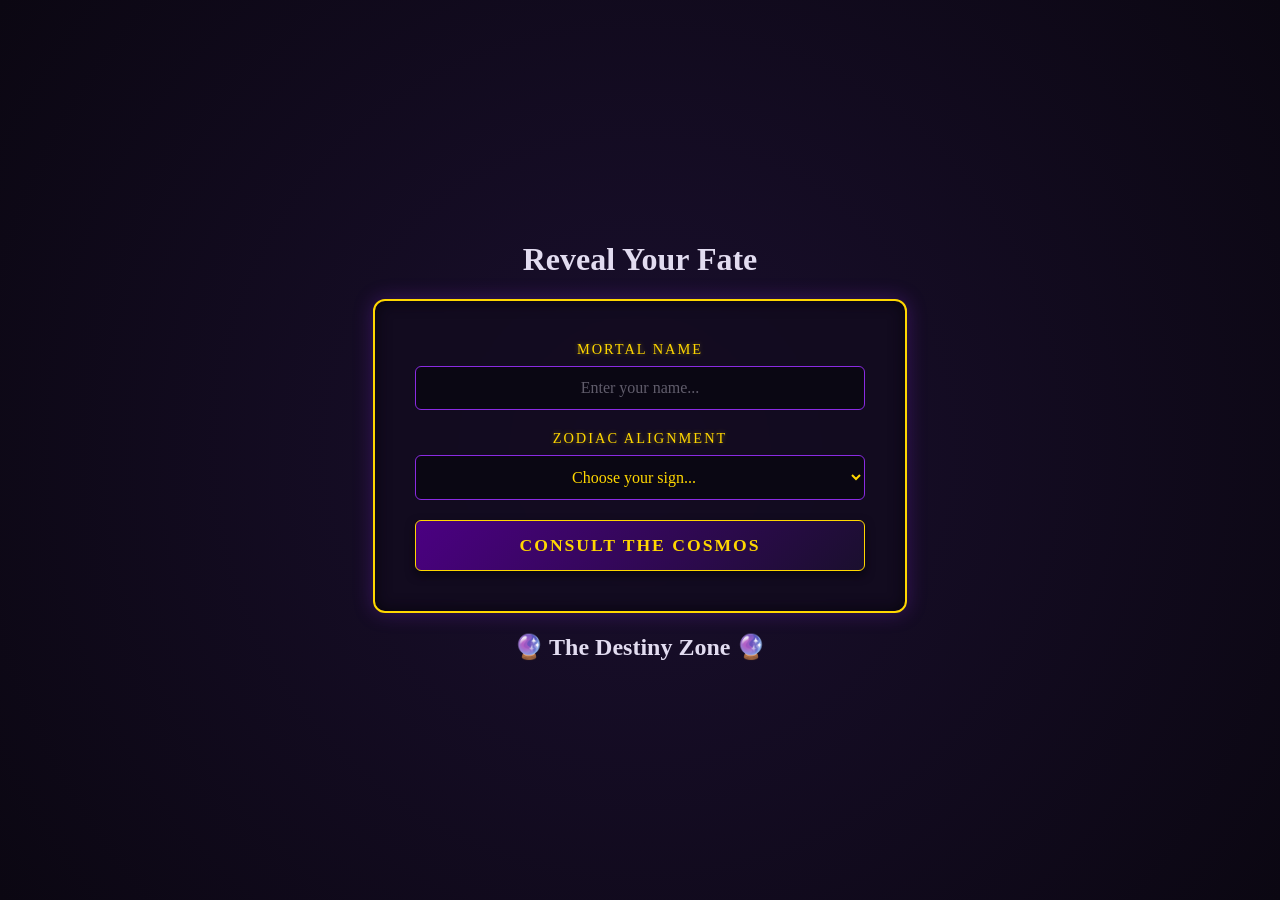
==== Fortune Teller/index.html @ 3c00f9b6 "Fortune Teller" ====
<!DOCTYPE html>
<html lang="en">
<head>
    <meta charset="UTF-8">
    <meta name="viewport" content="width=device-width, initial-scale=1.0">
    <title>Cursed Constellations</title>
    <link rel="stylesheet" href="style.css">
</head>
<body>
    
    <h1>Reveal Your Fate</h1>

    <!-- Mystical Input Form -->
    <form id="fateForm">
        <div class="form-group">
            <label for="userName">Mortal Name</label>
            <input type="text" id="userName" placeholder="Enter your name..."  autocomplete="off">
        </div>

        <div class="form-group">
            <label for="zodiacSign">Zodiac Alignment</label>
            <select id="zodiacSign" required>
                <option value="" disabled selected>Choose your sign...</option>
                <option value="Aries">Aries (The Ram)</option>
                <option value="Taurus">Taurus (The Bull)</option>
                <option value="Gemini">Gemini (The Twins)</option>
                <option value="Cancer">Cancer (The Crab)</option>
                <option value="Leo">Leo (The Lion)</option>
                <option value="Virgo">Virgo (The Virgin)</option>
                <option value="Libra">Libra (The Scales)</option>
                <option value="Scorpio">Scorpio (The Scorpion)</option>
                <option value="Sagittarius">Sagittarius (The Archer)</option>
                <option value="Capricorn">Capricorn (The Goat)</option>
                <option value="Aquarius">Aquarius (The Water Bearer)</option>
                <option value="Pisces">Pisces (The Fish)</option>
            </select>
        </div>

        <button type="submit">Consult The Cosmos</button>
    </form>

    <!-- Dedicated Destiny Zone -->
    <div class="destiny-zone" id="destinyZone">
        <h2 class="destiny-title">🔮 The Destiny Zone 🔮</h2>
        <div class="destiny-output" id="destinyOutput">
            <!-- Output dynamic text here -->
        </div>
    </div>
    <!-- <div>
        <h2>Explore The cosmos</h2>
        <input type="text" name="searchInput" id="SearchInput"
         placeholder="Search the archive (try 'wind'...) ">
    </div>
    <input type="button"> -->


    <div id="customModal" class="modal-overlay">
  <div class="modal-box">
    <h2>⚠️ Divine Decree</h2>
    <p id="modalMessage"></p>
    <button onclick="closeModal()">I Obey</button>
  </div>
</div>

    <script src="script.js"></script>
</body>
</html
---- Fortune Teller/style.css ----
body {
    background-color: #0b0712; /* Deep, near-black purple */
    background-image: 
        radial-gradient(circle at 50% 50%, #1a0f2e 0%, #0b0712 100%),
        linear-gradient(rgba(0, 0, 0, 0.4), rgba(0, 0, 0, 0.4)); /* Subtle depth layers */
    color: #e2dcf0; /* Soft, readable ghostly white */
    font-family: 'Cinzel Decorative', 'Georgia', serif; /* Gothic, mystical font feel */
    margin: 0;
    padding: 20px;
    box-sizing: border-box;
    
    /* Perfect Center Alignment (Viewport Centered) */
    display: flex;
    flex-direction: column;
    justify-content: center;
    align-items: center;
    text-align: center;
    min-height: 100vh;
}

/* Mystical & Horror Form Container */
form {
    background: rgba(18, 11, 30, 0.75); /* Translucent dark purple */
    border: 2px solid #ffd700; /* Gold accent border */
    border-radius: 12px;
    padding: 40px;
    box-shadow: 
        0 0 20px rgba(138, 43, 226, 0.3), /* Purple aura */
        inset 0 0 15px rgba(0, 0, 0, 0.6); /* Internal shadow for depth */
    backdrop-filter: blur(8px); /* Modern frosted-glass look */
    width: 100%;
    max-width: 450px;
    display: flex;
    flex-direction: column;
    gap: 20px;
}

/* Fields Layout */
.form-group {
    display: flex;
    flex-direction: column;
    align-items: center; /* Center-aligns fields internally */
    width: 100%;
}

/* Labels */
label {
    font-size: 0.9rem;
    color: #ffd700; /* Gold accents */
    text-transform: uppercase;
    letter-spacing: 2px;
    margin-bottom: 8px;
    text-shadow: 0 0 5px rgba(255, 215, 0, 0.4);
}

/* Standard Inputs & Textareas */
input[type="text"],
input[type="email"],
input[type="password"],
textarea,
select {
    width: 100%;
    padding: 12px 15px;
    background-color: rgba(11, 7, 18, 0.9); /* Dark background */
    border: 1px solid #8a2be2; /* Neon purple border */
    border-radius: 6px;
    color: #ffd700; /* Gold typing text */
    font-family: inherit;
    font-size: 1rem;
    transition: all 0.3s ease-in-out;
    box-sizing: border-box;
    text-align: center; /* Centers the placeholder and user input */
}

/* Input Placeholders */
input::placeholder,
textarea::placeholder {
    color: rgba(226, 220, 240, 0.4); /* Ghostly faint white */
}

/* Input Focus State (The Active Glow) */
input:focus,
textarea:focus,
select:focus {
    outline: none;
    border-color: #ffd700; /* Switches to gold on focus */
    box-shadow: 
        0 0 10px #8a2be2, 
        0 0 20px rgba(255, 215, 0, 0.2);
    background-color: #160d29;
}

/* Gothic Ritual Button */
button, 
input[type="submit"] {
    width: 100%;
    padding: 14px;
    background: linear-gradient(135deg, #4b0082 0%, #1a0f2e 100%);
    border: 1px solid #ffd700;
    border-radius: 6px;
    color: #ffd700;
    font-family: inherit;
    font-size: 1.1rem;
    font-weight: bold;
    letter-spacing: 2px;
    cursor: pointer;
    text-transform: uppercase;
    transition: all 0.2s ease;
    box-shadow: 0 4px 10px rgba(0, 0, 0, 0.5);
}

/* Button Hover State */
button:hover,
input[type="submit"]:hover {
    background: #ffd700;
    color: #0b0712; /* Inverts colors for impact */
    box-shadow: 0 0 15px #ffd700;
    transform: translateY(-2px);
}

/* Button Active Press State */
button:active,
input[type="submit"]:active {
    transform: translateY(1px);
}



/* The dark overlay covering the whole screen */
.modal-overlay {
  display: none; /* Hidden by default */
  position: fixed;
  top: 0;
  left: 0;
  width: 100%;
  height: 100%;
  background-color: rgba(0, 0, 0, 0.75); /* Dark transparent background */
  justify-content: center;
  align-items: center;
  z-index: 1000;
}

/* The actual pop-up box styling */
.modal-box {
  background-color: #1a1a1a; /* Dark premium background */
  color: #ffffff;
  padding: 30px;
  border-radius: 12px;
  text-align: center;
  max-width: 400px;
  width: 85%;
  border: 2px solid #ff4a4a; /* Red warning border */
  box-shadow: 0 10px 30px rgba(255, 74, 74, 0.2);
  font-family: 'Segoe UI', Tahoma, Geneva, Verdana, sans-serif;
}

.modal-box h2 {
  margin-top: 0;
  font-size: 22px;
  color: #ff4a4a;
}

.modal-box p {
  font-size: 16px;
  line-height: 1.5;
  margin: 15px 0 25px 0;
}

/* The "I Obey" button styling */
.modal-box button {
  background-color: #ff4a4a;
  color: white;
  border: none;
  padding: 10px 24px;
  font-size: 14px;
  font-weight: bold;
  text-transform: uppercase;
  border-radius: 6px;
  cursor: pointer;
  transition: background 0.2s ease;
}

.modal-box button:hover {
  background-color: #d13232;
}
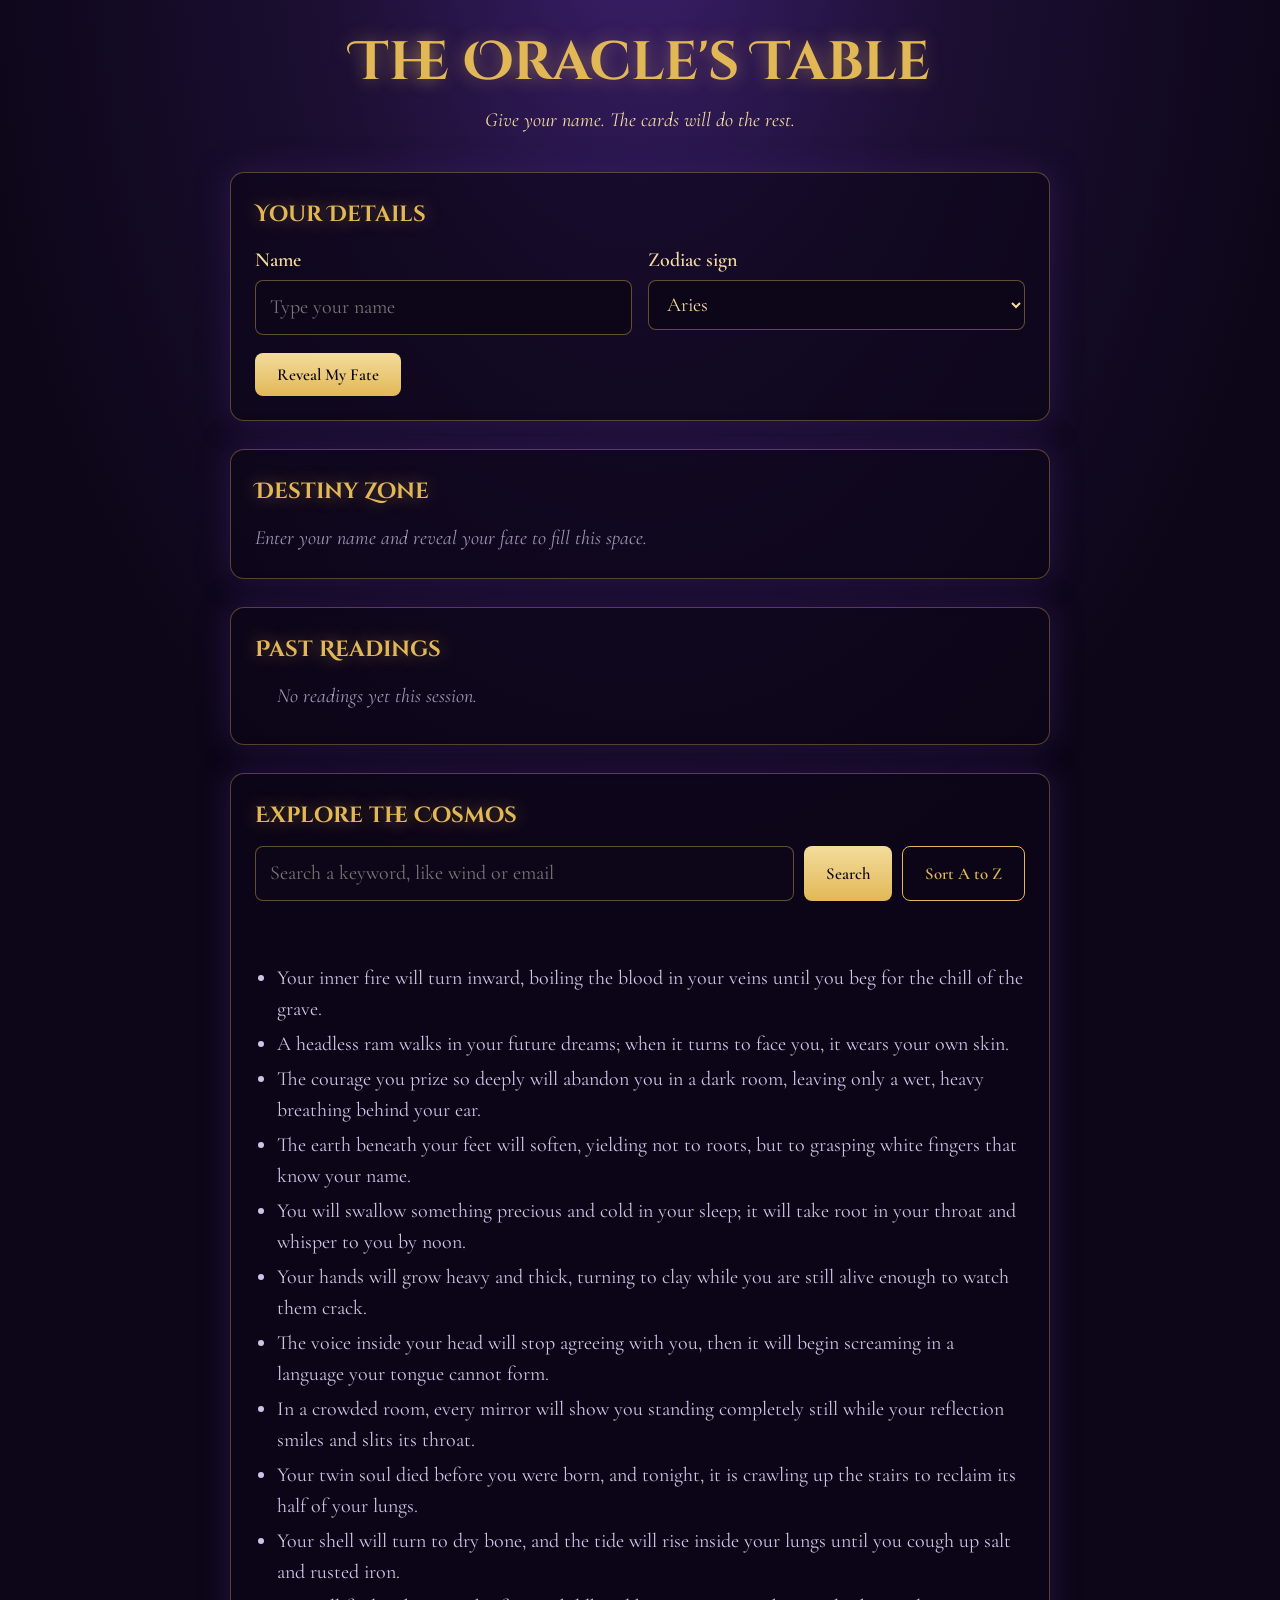
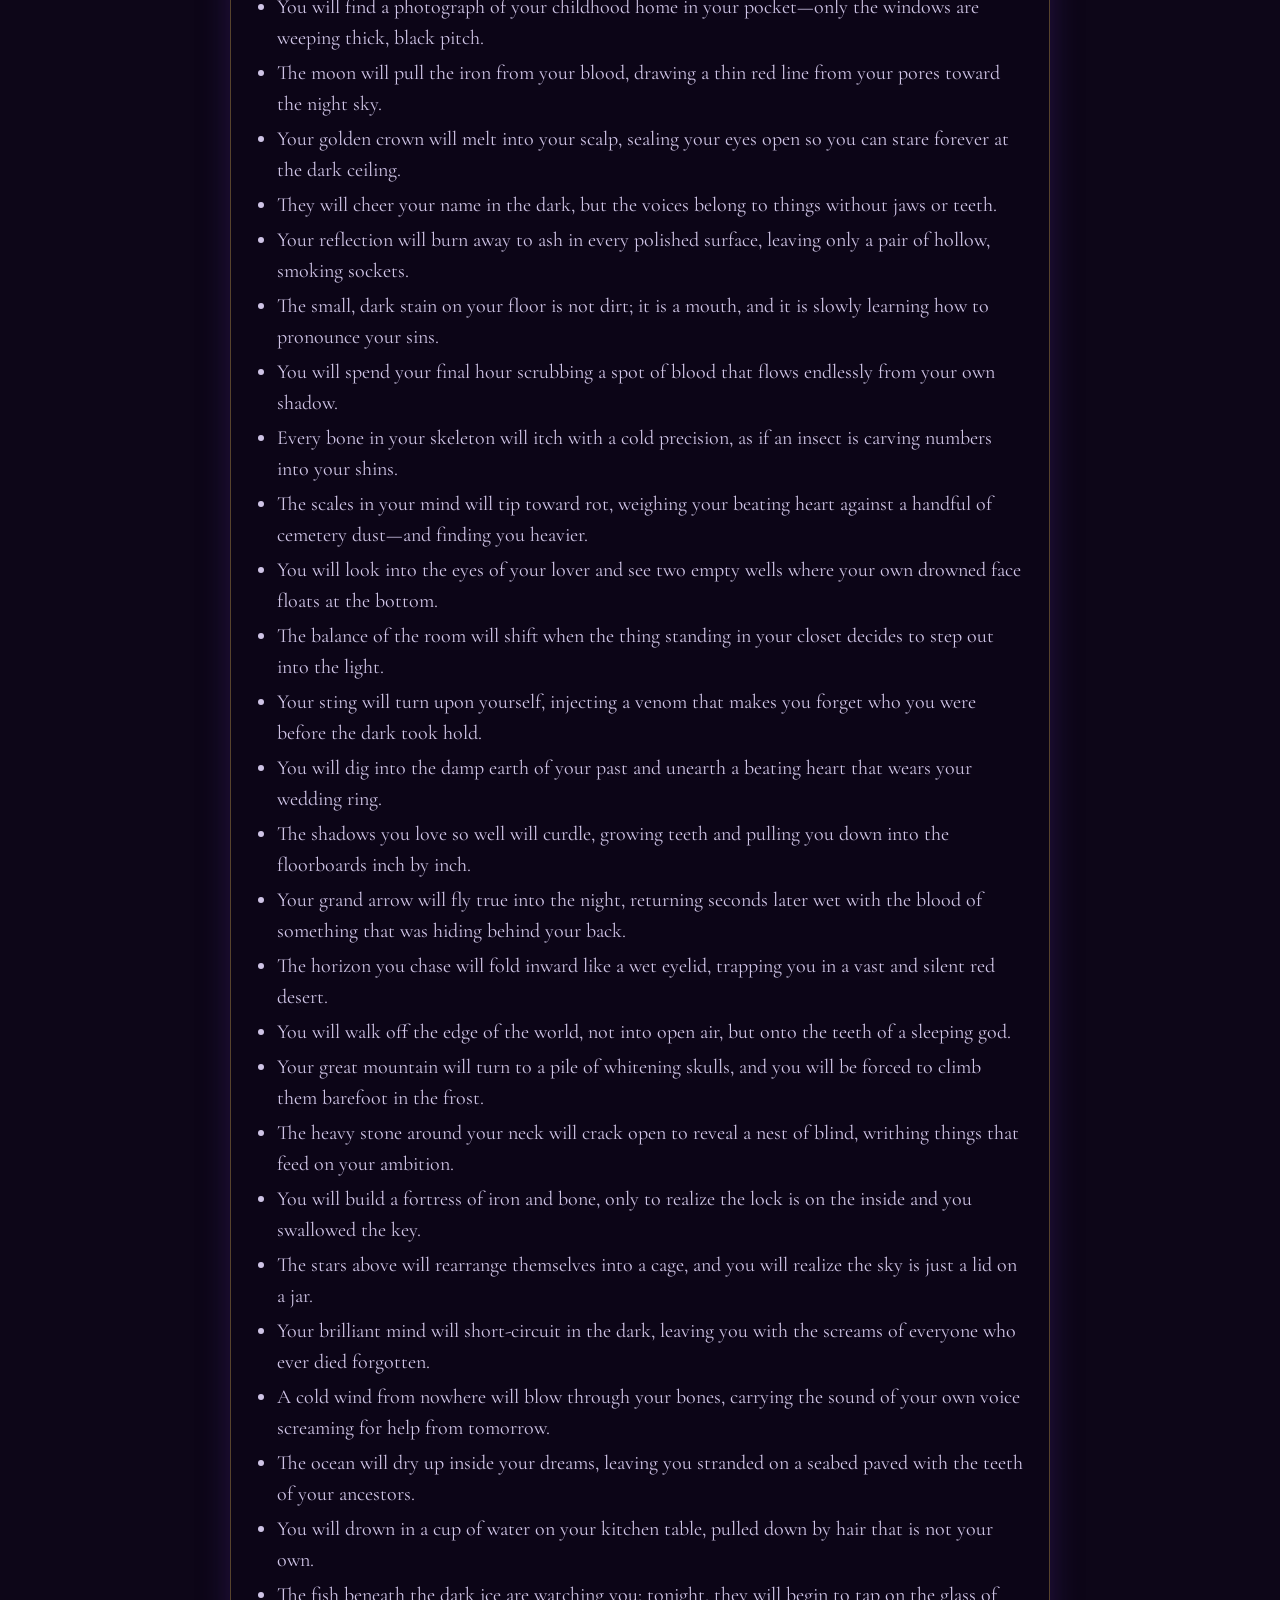
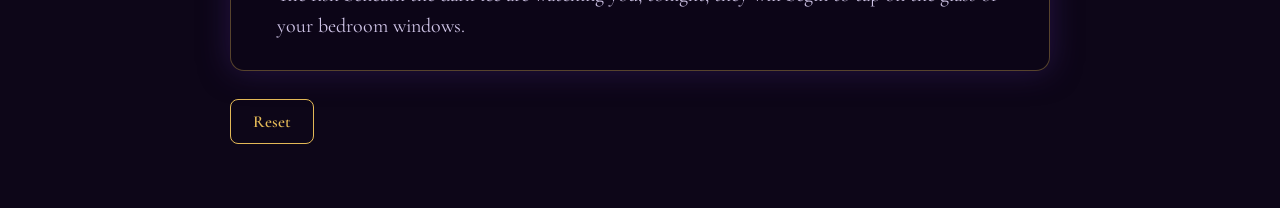
==== commit ac557c6a: "Rebuild Oracle's Table with 3-card readings, search, sort and reset Adds 36 fortunes, 3 distinct car" ====
--- a/Fortune Teller/index.html
+++ b/Fortune Teller/index.html
@@ -1,59 +1,98 @@
-<!DOCTYPE html>
+<!doctype html>
 <html lang="en">
-<head>
-    <meta charset="UTF-8">
-    <meta name="viewport" content="width=device-width, initial-scale=1.0">
-    <title>Cursed Constellations</title>
-    <link rel="stylesheet" href="style.css">
-</head>
-<body>
-    
-    <h1>Reveal Your Fate</h1>
+  <head>
+    <meta charset="utf-8" />
+    <meta
+      name="viewport"
+      content="width=device-width, initial-scale=1, viewport-fit=cover"
+    />
+    <title>The Oracle's Table</title>
+    <link rel="preconnect" href="https://fonts.googleapis.com" />
+    <link
+      href="https://fonts.googleapis.com/css2?family=Cinzel+Decorative:wght@700&family=Cormorant+Garamond:ital,wght@0,400;0,600;1,400&display=swap"
+      rel="stylesheet"
+    />
+    <link rel="stylesheet" href="style.css" />
+  </head>
+  <body>
+    <main>
+      <h1>The Oracle's Table</h1>
+      <p class="sub">Give your name. The cards will do the rest.</p>
 
-    <!-- Mystical Input Form -->
-    <form id="fateForm">
-        <div class="form-group">
-            <label for="userName">Mortal Name</label>
-            <input type="text" id="userName" placeholder="Enter your name..."  autocomplete="off">
+      <section aria-labelledby="formTitle">
+        <h2 id="formTitle">Your Details</h2>
+        <div class="row">
+          <div>
+            <label for="name">Name</label>
+            <input
+              id="name"
+              type="text"
+              placeholder="Type your name"
+              autocomplete="given-name"
+            />
+          </div>
+          <div>
+            <label for="sign">Zodiac sign</label>
+            <select id="sign">
+              <option>Aries</option>
+              <option>Taurus</option>
+              <option>Gemini</option>
+              <option>Cancer</option>
+              <option>Leo</option>
+              <option>Virgo</option>
+              <option>Libra</option>
+              <option>Scorpio</option>
+              <option>Sagittarius</option>
+              <option>Capricorn</option>
+              <option>Aquarius</option>
+              <option>Pisces</option>
+            </select>
+          </div>
         </div>
+        <button id="revealBtn" type="button">Reveal My Fate</button>
+        
+      </section>
 
-        <div class="form-group">
-            <label for="zodiacSign">Zodiac Alignment</label>
-            <select id="zodiacSign" required>
-                <option value="" disabled selected>Choose your sign...</option>
-                <option value="Aries">Aries (The Ram)</option>
-                <option value="Taurus">Taurus (The Bull)</option>
-                <option value="Gemini">Gemini (The Twins)</option>
-                <option value="Cancer">Cancer (The Crab)</option>
-                <option value="Leo">Leo (The Lion)</option>
-                <option value="Virgo">Virgo (The Virgin)</option>
-                <option value="Libra">Libra (The Scales)</option>
-                <option value="Scorpio">Scorpio (The Scorpion)</option>
-                <option value="Sagittarius">Sagittarius (The Archer)</option>
-                <option value="Capricorn">Capricorn (The Goat)</option>
-                <option value="Aquarius">Aquarius (The Water Bearer)</option>
-                <option value="Pisces">Pisces (The Fish)</option>
-            </select>
+      <section
+        id="destinyZone"
+        aria-live="polite"
+        aria-labelledby="destinyTitle"
+      >
+        <h2 id="destinyTitle">Destiny Zone</h2>
+        <div id="destinyContent">
+          <p class="empty">
+            Enter your name and reveal your fate to fill this space.
+          </p>
         </div>
+      </section>
 
-        <button type="submit">Consult The Cosmos</button>
-    </form>
+      <section aria-labelledby="pastTitle">
+        <h2 id="pastTitle">Past Readings</h2>
+        <ul id="history">
+          <li class="empty" style="list-style: none">
+            No readings yet this session.
+          </li>
+        </ul>
+      </section>
 
-    <!-- Dedicated Destiny Zone -->
-    <div class="destiny-zone" id="destinyZone">
-        <h2 class="destiny-title">🔮 The Destiny Zone 🔮</h2>
-        <div class="destiny-output" id="destinyOutput">
-            <!-- Output dynamic text here -->
+      <section aria-labelledby="cosmosTitle">
+        <h2 id="cosmosTitle">Explore the Cosmos</h2>
+        <div class="bar">
+          <input
+            id="searchInput"
+            type="text"
+            placeholder="Search a keyword, like wind or email"
+            aria-label="Search fortunes"
+          />
+          <button id="searchBtn" type="button">Search</button>
+          <button id="sortBtn" type="button" class="ghost">Sort A to Z</button>
         </div>
-    </div>
-    <!-- <div>
-        <h2>Explore The cosmos</h2>
-        <input type="text" name="searchInput" id="SearchInput"
-         placeholder="Search the archive (try 'wind'...) ">
-    </div>
-    <input type="button"> -->
-
-
+        <p id="searchResult"></p>
+        <ul id="archive"></ul>
+        
+      </section>
+      <button id="resetBtn" type="button" class="ghost">Reset</button>
+    </main>
     <div id="customModal" class="modal-overlay">
   <div class="modal-box">
     <h2>⚠️ Divine Decree</h2>
@@ -63,13 +102,9 @@
 </div>
 
     <script src="script.js"></script>
-</body>
-</html
+  </body>
+</html>
 
 
 
 
-
-
-
-
--- a/Fortune Teller/style.css
+++ b/Fortune Teller/style.css
@@ -1,185 +1,308 @@
+:root {
+  --void: #0d0618;
+  --plum: #1c0f33;
+  --violet: #3b1f6b;
+  --gold: #e2b857;
+  --gold-soft: #f3dc9c;
+  --mist: #cfc4e6;
+  --blood: #d0566f;
+  --display: "Cinzel Decorative", Georgia, serif;
+  --body: "Cormorant Garamond", Georgia, serif;
+  color-scheme: dark;
+  box-sizing: border-box;
+  padding-top: env(safe-area-inset-top, 0px);
+  padding-bottom: env(safe-area-inset-bottom, 0px);
+}
+*,
+*::before,
+*::after {
+  box-sizing: inherit;
+}
+html {
+  scroll-padding-top: env(safe-area-inset-top, 0px);
+}
 body {
-    background-color: #0b0712; /* Deep, near-black purple */
-    background-image: 
-        radial-gradient(circle at 50% 50%, #1a0f2e 0%, #0b0712 100%),
-        linear-gradient(rgba(0, 0, 0, 0.4), rgba(0, 0, 0, 0.4)); /* Subtle depth layers */
-    color: #e2dcf0; /* Soft, readable ghostly white */
-    font-family: 'Cinzel Decorative', 'Georgia', serif; /* Gothic, mystical font feel */
-    margin: 0;
-    padding: 20px;
-    box-sizing: border-box;
-    
-    /* Perfect Center Alignment (Viewport Centered) */
-    display: flex;
-    flex-direction: column;
-    justify-content: center;
-    align-items: center;
-    text-align: center;
-    min-height: 100vh;
-}
-
-/* Mystical & Horror Form Container */
-form {
-    background: rgba(18, 11, 30, 0.75); /* Translucent dark purple */
-    border: 2px solid #ffd700; /* Gold accent border */
-    border-radius: 12px;
-    padding: 40px;
-    box-shadow: 
-        0 0 20px rgba(138, 43, 226, 0.3), /* Purple aura */
-        inset 0 0 15px rgba(0, 0, 0, 0.6); /* Internal shadow for depth */
-    backdrop-filter: blur(8px); /* Modern frosted-glass look */
-    width: 100%;
-    max-width: 450px;
-    display: flex;
-    flex-direction: column;
-    gap: 20px;
-}
-
-/* Fields Layout */
-.form-group {
-    display: flex;
-    flex-direction: column;
-    align-items: center; /* Center-aligns fields internally */
-    width: 100%;
-}
-
-/* Labels */
+  margin: 0;
+  min-height: 100vh;
+  color: var(--mist);
+  font: 20px/1.55 var(--body);
+  background: radial-gradient(
+      ellipse at 50% -10%,
+      var(--violet) 0%,
+      var(--plum) 35%,
+      var(--void) 75%
+    )
+    fixed var(--void);
+}
+main {
+  max-width: 860px;
+  margin: 0 auto;
+  padding: 32px 20px 64px;
+}
+h1,
+h2 {
+  font-family: var(--display);
+  color: var(--gold);
+  font-weight: 700;
+  margin: 0;
+  text-shadow: 0 0 18px rgba(226, 184, 87, 0.45);
+}
+h1 {
+  font-size: clamp(2rem, 7vw, 3.4rem);
+  text-align: center;
+  line-height: 1.15;
+}
+.sub {
+  text-align: center;
+  font-style: italic;
+  margin: 10px 0 36px;
+  color: var(--gold-soft);
+}
+h2 {
+  font-size: 1.4rem;
+  margin-bottom: 14px;
+}
+section {
+  border: 1px solid rgba(226, 184, 87, 0.35);
+  border-radius: 14px;
+  padding: 24px;
+  margin-bottom: 28px;
+  background: rgba(13, 6, 24, 0.6);
+  box-shadow: 0 0 30px rgba(59, 31, 107, 0.5);
+}
 label {
-    font-size: 0.9rem;
-    color: #ffd700; /* Gold accents */
-    text-transform: uppercase;
-    letter-spacing: 2px;
-    margin-bottom: 8px;
-    text-shadow: 0 0 5px rgba(255, 215, 0, 0.4);
-}
-
-/* Standard Inputs & Textareas */
-input[type="text"],
-input[type="email"],
-input[type="password"],
-textarea,
+  display: block;
+  font-weight: 600;
+  color: var(--gold-soft);
+  margin-bottom: 4px;
+}
+input,
 select {
-    width: 100%;
-    padding: 12px 15px;
-    background-color: rgba(11, 7, 18, 0.9); /* Dark background */
-    border: 1px solid #8a2be2; /* Neon purple border */
-    border-radius: 6px;
-    color: #ffd700; /* Gold typing text */
-    font-family: inherit;
-    font-size: 1rem;
-    transition: all 0.3s ease-in-out;
-    box-sizing: border-box;
-    text-align: center; /* Centers the placeholder and user input */
-}
-
-/* Input Placeholders */
-input::placeholder,
-textarea::placeholder {
-    color: rgba(226, 220, 240, 0.4); /* Ghostly faint white */
-}
-
-/* Input Focus State (The Active Glow) */
-input:focus,
-textarea:focus,
-select:focus {
-    outline: none;
-    border-color: #ffd700; /* Switches to gold on focus */
-    box-shadow: 
-        0 0 10px #8a2be2, 
-        0 0 20px rgba(255, 215, 0, 0.2);
-    background-color: #160d29;
-}
-
-/* Gothic Ritual Button */
-button, 
-input[type="submit"] {
-    width: 100%;
-    padding: 14px;
-    background: linear-gradient(135deg, #4b0082 0%, #1a0f2e 100%);
-    border: 1px solid #ffd700;
-    border-radius: 6px;
-    color: #ffd700;
-    font-family: inherit;
-    font-size: 1.1rem;
-    font-weight: bold;
-    letter-spacing: 2px;
-    cursor: pointer;
-    text-transform: uppercase;
-    transition: all 0.2s ease;
-    box-shadow: 0 4px 10px rgba(0, 0, 0, 0.5);
-}
-
-/* Button Hover State */
-button:hover,
-input[type="submit"]:hover {
-    background: #ffd700;
-    color: #0b0712; /* Inverts colors for impact */
-    box-shadow: 0 0 15px #ffd700;
-    transform: translateY(-2px);
-}
-
-/* Button Active Press State */
-button:active,
-input[type="submit"]:active {
-    transform: translateY(1px);
-}
-
-
-
-/* The dark overlay covering the whole screen */
+  width: 100%;
+  padding: 11px 14px;
+  font: inherit;
+  color: var(--gold-soft);
+  background: var(--void);
+  border: 1px solid rgba(226, 184, 87, 0.4);
+  border-radius: 8px;
+}
+input:focus-visible,
+select:focus-visible,
+button:focus-visible {
+  outline: 2px solid var(--gold);
+  outline-offset: 2px;
+}
+.row {
+  display: grid;
+  grid-template-columns: 1fr 1fr;
+  gap: 16px;
+  margin-bottom: 18px;
+}
+button {
+  font: 600 1.05rem var(--body);
+  cursor: pointer;
+  padding: 11px 22px;
+  border-radius: 8px;
+  color: var(--void);
+  background: linear-gradient(180deg, var(--gold-soft), var(--gold));
+  border: 0;
+}
+button:hover {
+  box-shadow: 0 0 18px rgba(226, 184, 87, 0.6);
+}
+button.ghost {
+  background: transparent;
+  color: var(--gold);
+  border: 1px solid var(--gold);
+}
+.summary {
+  font-size: 1.25rem;
+  margin: 0 0 20px;
+}
+.summary b {
+  color: var(--gold-soft);
+}
+.status {
+  font-family: var(--display);
+  padding: 2px 12px;
+  border-radius: 99px;
+  border: 1px solid currentColor;
+  white-space: nowrap;
+}
+.Blessed {
+  color: var(--gold);
+}
+.Cursed {
+  color: var(--blood);
+}
+.cards {
+  display: grid;
+  grid-template-columns: repeat(3, 1fr);
+  gap: 14px;
+  perspective: 900px;
+}
+.card {
+  min-height: 190px;
+  padding: 16px;
+  display: flex;
+  flex-direction: column;
+  justify-content: space-between;
+  text-align: center;
+  border: 1px solid var(--gold);
+  border-radius: 12px;
+  background: linear-gradient(160deg, var(--violet), var(--void));
+  box-shadow: 0 0 20px rgba(226, 184, 87, 0.25) inset;
+  animation: flip 0.7s ease both;
+}
+.card:nth-child(2) {
+  animation-delay: 0.2s;
+}
+.card:nth-child(3) {
+  animation-delay: 0.4s;
+}
+.card small {
+  color: var(--gold);
+  font-family: var(--display);
+  font-size: 0.8rem;
+}
+.card p {
+  margin: 10px 0;
+  font-style: italic;
+  color: var(--gold-soft);
+}
+@keyframes flip {
+  from {
+    transform: rotateY(90deg);
+    opacity: 0;
+  }
+  to {
+    transform: none;
+    opacity: 1;
+  }
+}
+.empty {
+  font-style: italic;
+  opacity: 0.75;
+  margin: 0;
+}
+.bar {
+  display: flex;
+  gap: 10px;
+  flex-wrap: wrap;
+  margin-bottom: 16px;
+}
+.bar input {
+  flex: 1 1 200px;
+  width: auto;
+}
+ul {
+  margin: 0;
+  padding-left: 22px;
+}
+li {
+  margin: 4px 0;
+}
+mark {
+  background: rgba(226, 184, 87, 0.3);
+  color: var(--gold-soft);
+  padding: 0 2px;
+  border-radius: 3px;
+}
+#searchResult {
+  margin: 0 0 16px;
+  min-height: 1.5em;
+}
+#history li {
+  margin-bottom: 8px;
+}
+
+
 .modal-overlay {
-  display: none; /* Hidden by default */
+  display: none;
   position: fixed;
-  top: 0;
-  left: 0;
-  width: 100%;
-  height: 100%;
-  background-color: rgba(0, 0, 0, 0.75); /* Dark transparent background */
+  inset: 0;
+  background: radial-gradient(circle at center,
+              rgba(20, 0, 0, 0.15) 0%,
+              rgba(0, 0, 0, 0.75) 100%);
+  backdrop-filter: blur(1px) saturate(0.6);
+  -webkit-backdrop-filter: blur(1px) saturate(0.6);
   justify-content: center;
   align-items: center;
   z-index: 1000;
 }
 
-/* The actual pop-up box styling */
+.modal-overlay.show {
+  display: flex;
+}
+
+/* The box: see-through, cold, faintly bleeding */
 .modal-box {
-  background-color: #1a1a1a; /* Dark premium background */
-  color: #ffffff;
-  padding: 30px;
-  border-radius: 12px;
+  background: rgba(10, 4, 6, 0.72);
+  color: #b9a7a7;
+  padding: 34px 28px 28px;
+  border-radius: 4px;
   text-align: center;
   max-width: 400px;
   width: 85%;
-  border: 2px solid #ff4a4a; /* Red warning border */
-  box-shadow: 0 10px 30px rgba(255, 74, 74, 0.2);
-  font-family: 'Segoe UI', Tahoma, Geneva, Verdana, sans-serif;
+  border: 1px solid rgba(140, 20, 20, 0.55);
+  box-shadow: 0 0 25px rgba(140, 0, 0, 0.35),
+              inset 0 0 40px rgba(0, 0, 0, 0.8);
+  font-family: Georgia, "Times New Roman", serif;
+  animation: creepIn 0.9s ease-out;
 }
 
 .modal-box h2 {
-  margin-top: 0;
-  font-size: 22px;
-  color: #ff4a4a;
+  margin: 0;
+  font-size: 24px;
+  font-weight: normal;
+  letter-spacing: 3px;
+  color: #a31212;
+  text-shadow: 0 0 8px rgba(163, 18, 18, 0.7);
+  animation: flicker 4s infinite;
 }
 
 .modal-box p {
-  font-size: 16px;
-  line-height: 1.5;
-  margin: 15px 0 25px 0;
-}
-
-/* The "I Obey" button styling */
+  font-size: 17px;
+  font-style: italic;
+  line-height: 1.6;
+  margin: 18px 0 26px;
+  color: #a89494;
+  text-shadow: 0 0 6px rgba(0, 0, 0, 0.9);
+}
+
+/* Button: barely there until you hover */
 .modal-box button {
-  background-color: #ff4a4a;
-  color: white;
-  border: none;
-  padding: 10px 24px;
-  font-size: 14px;
-  font-weight: bold;
+  background: rgba(60, 0, 0, 0.35);
+  color: #a31212;
+  border: 1px solid rgba(140, 20, 20, 0.6);
+  padding: 10px 30px;
+  font-size: 13px;
+  letter-spacing: 3px;
   text-transform: uppercase;
-  border-radius: 6px;
+  border-radius: 2px;
   cursor: pointer;
-  transition: background 0.2s ease;
+  width: auto;
+  box-shadow: none;
+  transition: all 0.4s ease;
 }
 
 .modal-box button:hover {
-  background-color: #d13232;
-}
+  background: rgba(110, 0, 0, 0.55);
+  color: #e04040;
+  box-shadow: 0 0 15px rgba(200, 0, 0, 0.5);
+}
+
+/* @media (max-width: 620px) {
+  .row,
+  .cards {
+    grid-template-columns: 1fr;
+  }
+  .card {
+    min-height: 130px;
+  }
+}
+@media (prefers-reduced-motion: reduce) {
+  .card {
+    animation: none;
+  }
+} */
